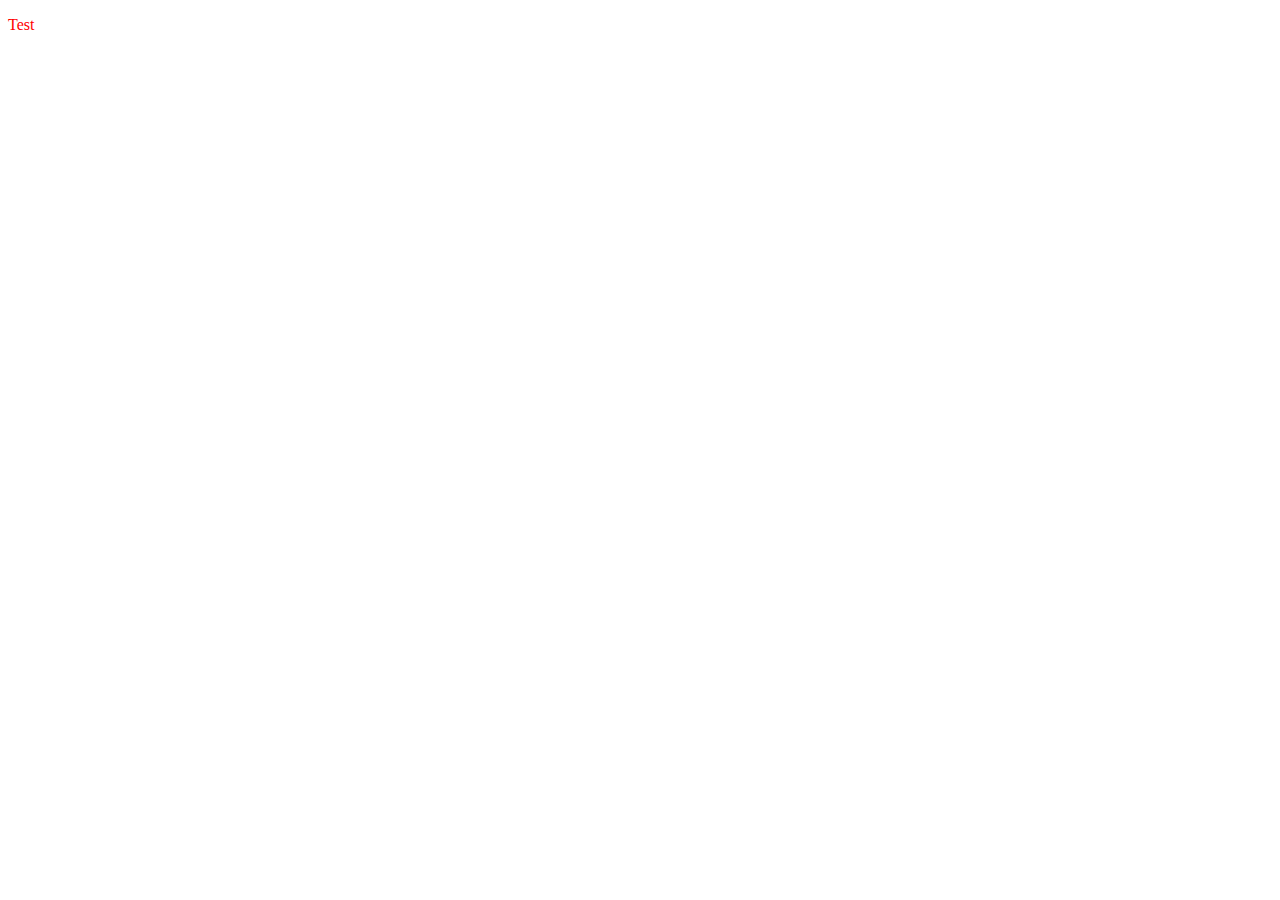
==== main.html @ 6372054a "Add files with dummy content" ====
<!DOCTYPE html>
<html lang="en">
<head>
  <meta charset="UTF-8">
  <meta http-equiv="X-UA-Compatible" content="IE=edge">
  <meta name="viewport" content="width=device-width, initial-scale=1.0">
  <link rel="stylesheet" href="style.css">
  <title>Sign-up Form</title>
</head>
<body>
  <p>Test</p>
  
</body>
</html>
---- style.css ----
body {
  color: red;
}
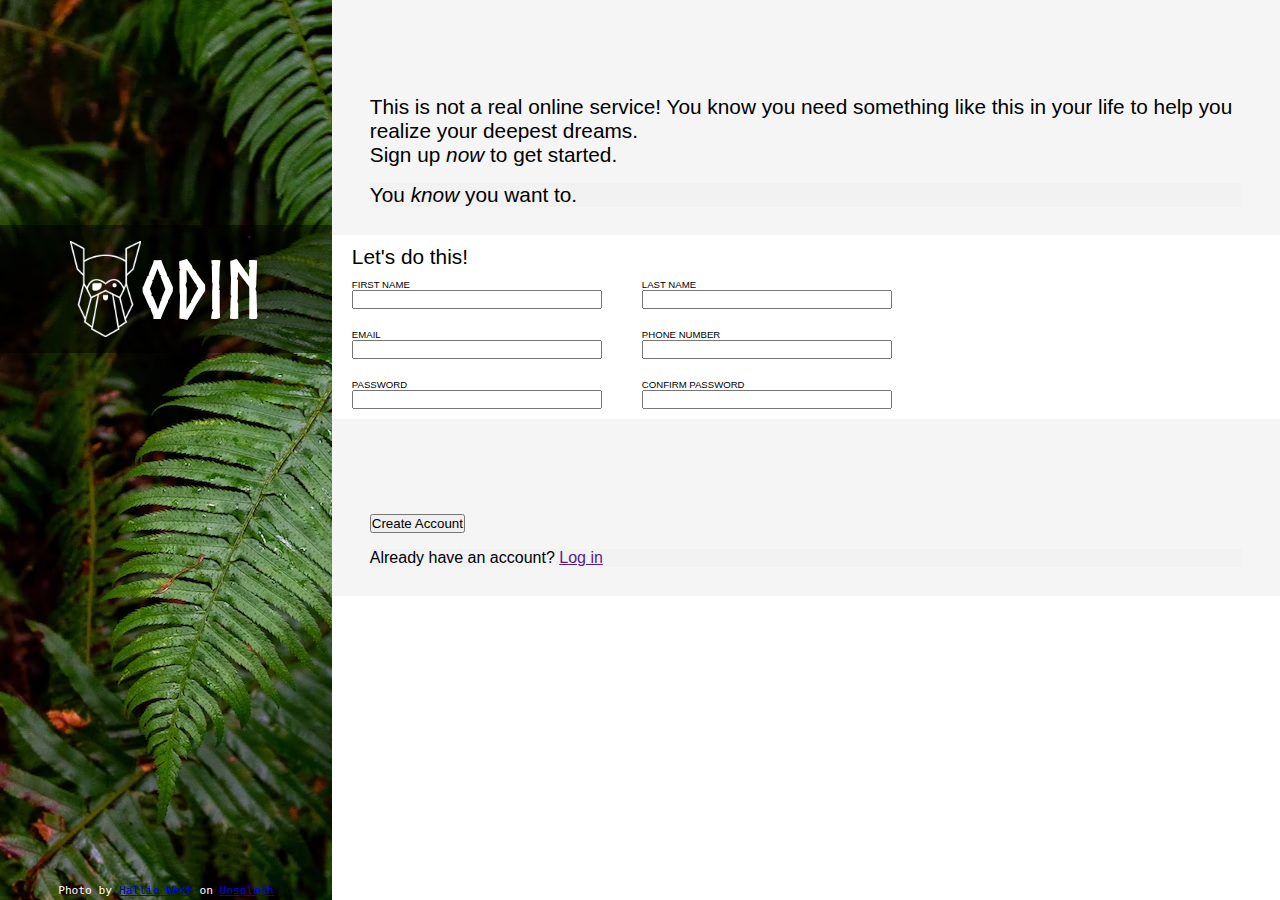
==== commit d8b6a22a: "Add first version" ====
--- a/main.html
+++ b/main.html
@@ -8,7 +8,62 @@
   <title>Sign-up Form</title>
 </head>
 <body>
-  <p>Test</p>
+  <header>
+    <div class="logo-odin">
+      <img src="odin-lined.png" alt="Odin logo">
+      <p>ODIN</p>
+    </div>
+    <p>Photo by <a href="https://unsplash.com/@haliewestphoto">Hallie West</a>  on <a href="https://unsplash.com/">Unsplash</a></p>
+  </header>
+  <form action="" method="post">  
+    <div class="top-text">
+      <p>This is not a real online service! You know you need something like this in your life to help you realize your deepest dreams.</p>
+      <p>Sign up <em>now</em> to get started.</p>
+      <p>You <em>know</em> you want to.</p>
+    </div>
+    <div class="data">
+      <p>Let's do this!</p>
+      <ul>
+        <li>
+          <div class="label-input">
+            <label for="name">FIRST NAME</label>
+            <input type="text" id="name">
+          </div>
+          <div class="label-input">
+            <label for="">LAST NAME</label>
+            <input type="text">
+          </div>
+        </li>
+        <li>
+          <div class="label-input">
+            <label for="email">EMAIL</label>
+            <input type="text" id="email">
+          </div>
+          <div class="label-input">
+            <label for="">PHONE NUMBER</label>
+            <input type="text">
+          </div>
+        </li>
+        <li>
+          <div class="label-input">
+            <label for="email">PASSWORD</label>
+            <input type="text" id="email">
+          </div>
+          <div class="label-input">
+            <label for="">CONFIRM PASSWORD</label>
+            <input type="text">
+          </div>
+        </li>
+      </ul>
+
+    </div>
+
+    <div>
+      <button>Create Account</button>
+      <p>Already have an account? <a href="">Log in</a></p>
+    </div>
+    
+  </form>
   
 </body>
 </html>--- a/style.css
+++ b/style.css
@@ -1,3 +1,113 @@
+/* reset */
+* {
+  margin: 0;
+  padding: 0;
+  box-sizing: border-box;
+}
+input:focus {
+  outline: none;
+}
+
+/*  */
+
+@font-face {
+  font-family: 'norsebold';
+  src: url('fonts/norse-bold-webfont.woff2') format('woff2'),
+       url('fonts/norse-bold-webfont.woff') format('woff');
+  font-weight: normal;
+  font-style: normal;
+}
+
 body {
-  color: red;
+  display: flex;
+
+  font-family: -apple-system, BlinkMacSystemFont, "Segoe UI", Roboto, Helvetica, Arial, sans-serif, "Apple Color Emoji", "Segoe UI Emoji", "Segoe UI Symbol";
+
+}
+header {
+  background-image: url(photo-plant.avif);
+  width: 35vw;
+  height: 100vh;
+  position: relative;
+}
+
+.logo-odin {
+  font: 5rem "norsebold", monospace;
+  color: white;
+  display: flex;
+  height: 8rem;
+  width: auto;
+  background-color: rgba(0, 0, 0, 0.5);
+  align-items: center;
+  justify-content: center;
+  margin-top: 25vh;
+}
+
+header > div > img {
+  width: auto;
+  height: 6rem;
+}
+
+header > p {
+  display:inline-block;
+  color: white;
+  font: 0.7rem monospace ;
+  position: absolute;
+  bottom: 3px;
+  width: 100%;
+  text-align: center;
+}
+
+form > div:first-child, form > div:last-child {
+  background-color: rgba(241, 241, 241, 0.7);
+  padding: 10% 4%;
+  padding-bottom: 3%;
+
+}
+
+form {
+  width: 100%;
+}
+
+form > div > p:last-child {
+  margin-top: 1rem ;
+  background-color: rgba(241, 241, 241, 0.7);
+}
+
+label {
+  display: inline-block;
+  width: 250px;
+  text-align: left;
+}
+
+.label-input{
+  display: flex;
+  flex-direction: column;
+}
+
+li {
+  display: flex;
+  gap:40px;
+  padding: 10px 20px;
+}
+
+.top-text {
+  font-size: 1.3rem;
+  font-weight: 500;
+}
+
+.data > p:first-child {
+  padding-left: 20px;
+  padding-top: 10px;
+  font-size: 1.3rem;
+  font-weight: 500;
+}
+
+label {
+  font-size: 0.6rem;
+}
+
+
+@media only screen and (min-width: 700px) {
+
 }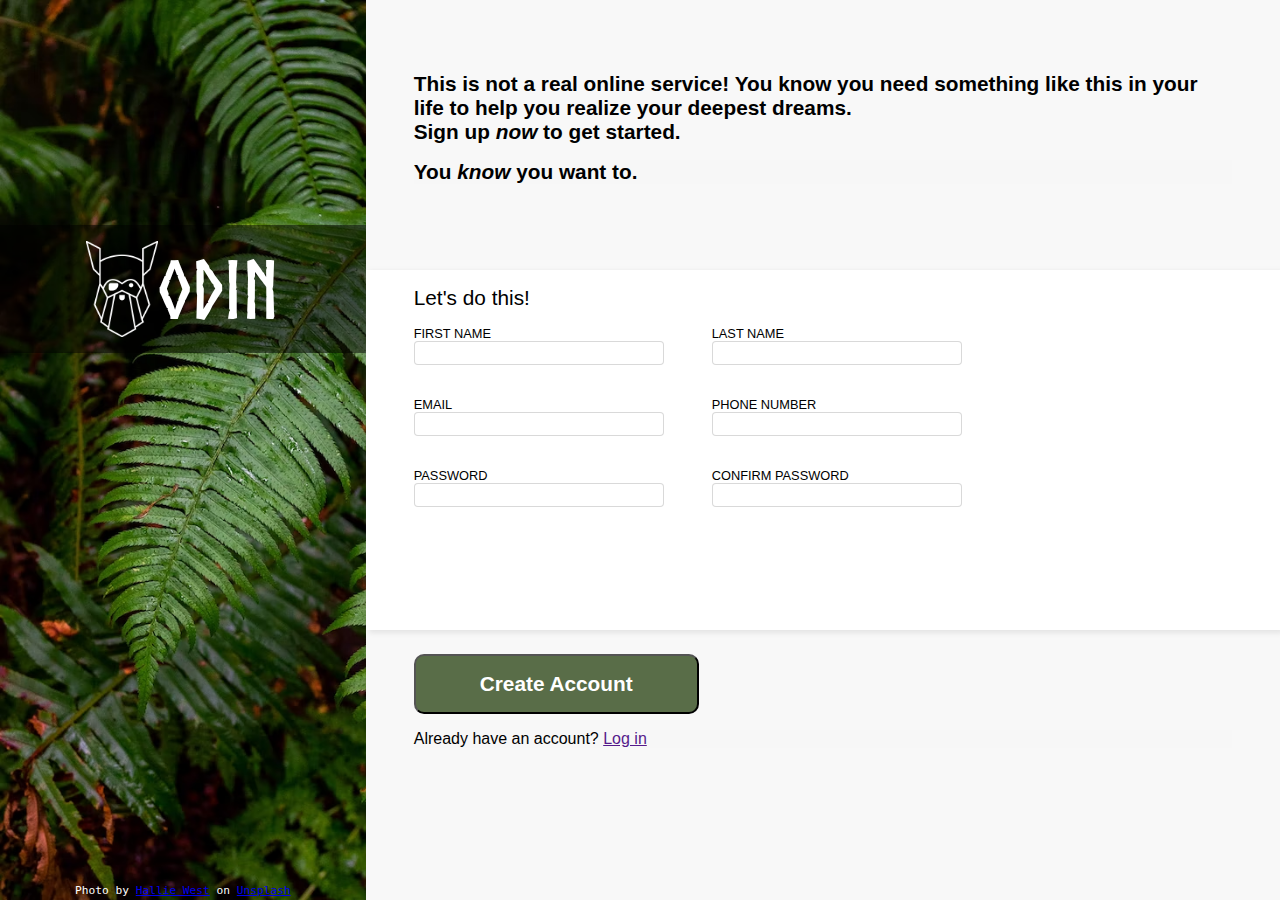
==== commit 143629b0: "Add password verification" ====
--- a/main.html
+++ b/main.html
@@ -15,7 +15,7 @@
     </div>
     <p>Photo by <a href="https://unsplash.com/@haliewestphoto">Hallie West</a>  on <a href="https://unsplash.com/">Unsplash</a></p>
   </header>
-  <form action="" method="post">  
+  <form action="" method="">  
     <div class="top-text">
       <p>This is not a real online service! You know you need something like this in your life to help you realize your deepest dreams.</p>
       <p>Sign up <em>now</em> to get started.</p>
@@ -30,8 +30,8 @@
             <input type="text" id="name">
           </div>
           <div class="label-input">
-            <label for="">LAST NAME</label>
-            <input type="text">
+            <label for="last-name">LAST NAME</label>
+            <input type="text" id="last-name">
           </div>
         </li>
         <li>
@@ -40,22 +40,22 @@
             <input type="text" id="email">
           </div>
           <div class="label-input">
-            <label for="">PHONE NUMBER</label>
-            <input type="text">
+            <label for="phone-number">PHONE NUMBER</label>
+            <input type="text" id="phone-number">
           </div>
         </li>
         <li>
           <div class="label-input">
-            <label for="email">PASSWORD</label>
-            <input type="text" id="email">
+            <label for="password">PASSWORD</label>
+            <input type="password" id="password" class="error">
+            <span>* Passwords do not match</span>
           </div>
           <div class="label-input">
-            <label for="">CONFIRM PASSWORD</label>
-            <input type="text">
+            <label for="confirm-password">CONFIRM PASSWORD</label>
+            <input type="password" id="confirm-password" class="error">
           </div>
         </li>
       </ul>
-
     </div>
 
     <div>
@@ -64,6 +64,24 @@
     </div>
     
   </form>
-  
+  <script>
+    let errMessage = document.querySelector('span')
+    let passInput = document.querySelectorAll('ul > li:last-child input')
+    document.getElementById('password').addEventListener("input", changeVisibilityError)
+    document.getElementById('confirm-password').addEventListener("input", changeVisibilityError)
+
+    function changeVisibilityError(){
+      pass = document.getElementById('password').value
+      confirmPass = document.getElementById('confirm-password').value
+      if(pass != confirmPass){
+        errMessage.style.visibility = "visible"
+        passInput.forEach((e) => e.style.borderColor = "rgb(182, 66, 66)") //  "border: 1px red solid"
+
+      } else {
+        errMessage.style.visibility = "hidden"
+        passInput.forEach((e) => e.style.borderColor = "rgba(128, 128, 128, 0.3)") //  "border: 1px red solid"
+      }      
+    }
+  </script>
 </body>
 </html>--- a/style.css
+++ b/style.css
@@ -8,7 +8,10 @@
   outline: none;
 }
 
-/*  */
+:root {
+  --create-account-height: 
+
+}
 
 @font-face {
   font-family: 'norsebold';
@@ -20,15 +23,15 @@
 
 body {
   display: flex;
+  font-family: -apple-system, BlinkMacSystemFont, "Segoe UI", Roboto, Helvetica, Arial, sans-serif, "Apple Color Emoji", "Segoe UI Emoji", "Segoe UI Symbol";
+}
 
-  font-family: -apple-system, BlinkMacSystemFont, "Segoe UI", Roboto, Helvetica, Arial, sans-serif, "Apple Color Emoji", "Segoe UI Emoji", "Segoe UI Symbol";
-
-}
 header {
   background-image: url(photo-plant.avif);
-  width: 35vw;
+  width: 40vw;
   height: 100vh;
   position: relative;
+  background-size: cover;
 }
 
 .logo-odin {
@@ -58,20 +61,30 @@
   text-align: center;
 }
 
-form > div:first-child, form > div:last-child {
-  background-color: rgba(241, 241, 241, 0.7);
-  padding: 10% 4%;
-  padding-bottom: 3%;
+form > div:first-child {
+  background-color: rgba(245, 245, 245, 0.7);
+  padding: 4.5rem 3rem 2rem 3rem;
+  height: 30%;
+  overflow:hidden;
 
+}
+
+form > div:last-child {
+  background-color: rgba(245, 245, 245, 0.7);
+  padding: 1.5rem 3rem 2rem 3rem;
+  position: absolute;
+  width: 100%;
+  height: 30% ;
 }
 
 form {
   width: 100%;
+  position: relative;
 }
 
 form > div > p:last-child {
   margin-top: 1rem ;
-  background-color: rgba(241, 241, 241, 0.7);
+  background-color: rgba(245, 245, 245, 0.5);
 }
 
 label {
@@ -87,27 +100,59 @@
 
 li {
   display: flex;
-  gap:40px;
-  padding: 10px 20px;
+  gap: 3rem;
+  padding: 1rem 1rem;
 }
 
 .top-text {
   font-size: 1.3rem;
-  font-weight: 500;
+  font-weight: 600;
 }
 
 .data > p:first-child {
-  padding-left: 20px;
-  padding-top: 10px;
   font-size: 1.3rem;
   font-weight: 500;
+  margin-left: 1rem;
 }
 
 label {
+  font-size: 0.8rem;
+}
+
+input:focus {
+  border: solid 1px blue;
+  box-shadow: 3px 3px 5px rgba(128, 128, 128, 0.527);
+  border-radius: 5px;
+}
+
+input {
+  border-radius: 4px;
+  border: 1px rgba(128, 128, 128, 0.3) solid;
+  height: 1.5rem;
+}
+
+.data {
+  box-shadow: 3px 3px 5px rgba(128, 128, 128, 0.527);
+  padding-left: 2rem;
+  padding-top: 1rem;
+  height: 40%;
+
+}
+
+span {
+  color: rgb(182, 66, 66);
   font-size: 0.6rem;
+  visibility: hidden;
+  margin: 5px;
+}
+
+button {
+  background-color: #596D48;
+  color: white;
+  font-size: 1.3rem;
+  font-weight: bold;
+  padding: 1rem 4rem;
+  border-radius: 10px;
 }
 
 
-@media only screen and (min-width: 700px) {
-
-}